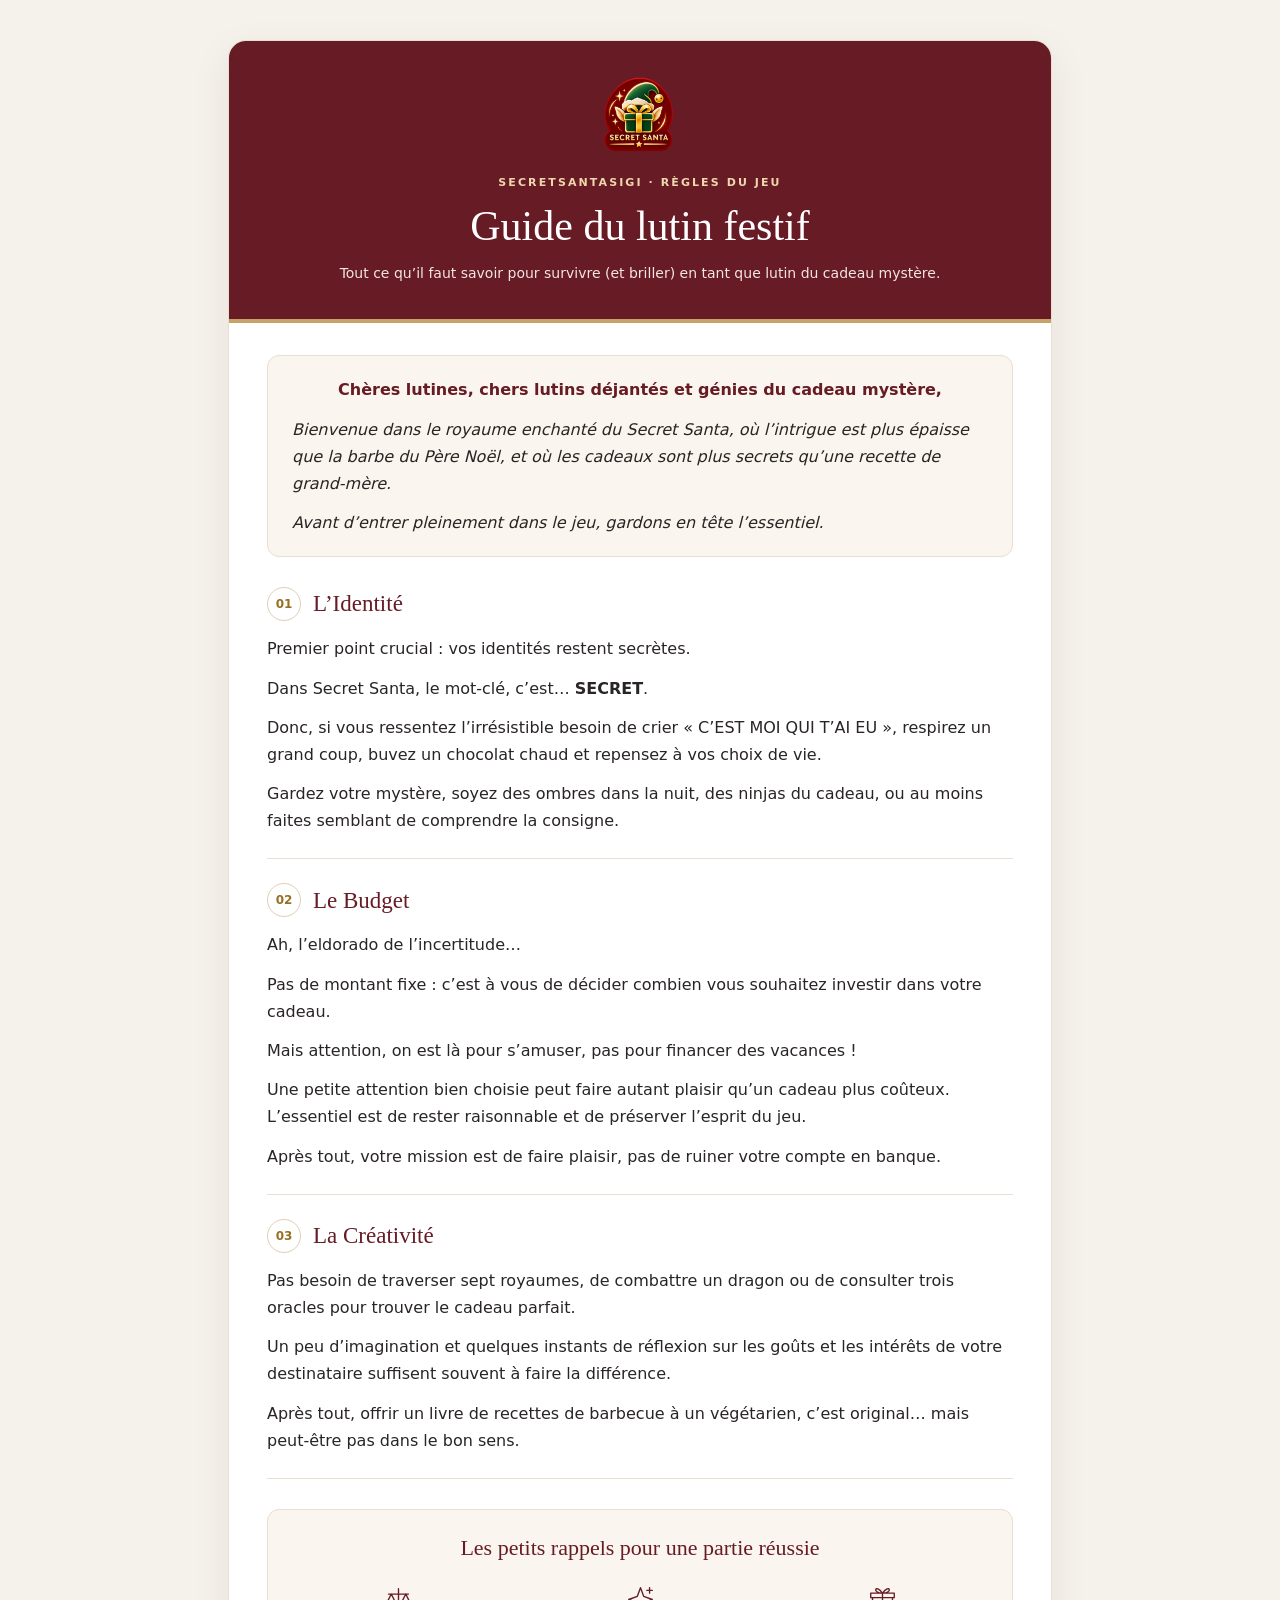
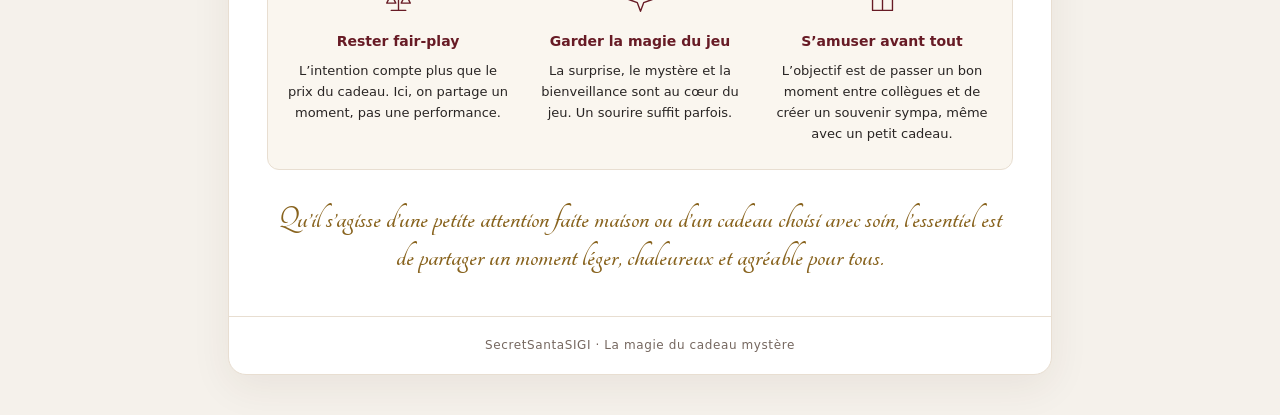
==== reglement/index.html @ 084ed658 "Create index.html" ====
<!doctype html>
<html lang="fr">
  <head>
    <meta charset="utf-8">
    <meta name="viewport" content="width=device-width, initial-scale=1">
    <meta name="description" content="Le guide du lutin festif : les règles du SecretSantaSIGI.">
    <title>Guide du lutin festif | SecretSantaSIGI</title>
    <link rel="icon" href="https://secretsantasigi.github.io/images/Deep%20Red%20Secret%20Santa%20Badge.png">
    <link rel="preconnect" href="https://fonts.googleapis.com">
    <link rel="preconnect" href="https://fonts.gstatic.com" crossorigin>
    <link href="https://fonts.googleapis.com/css2?family=Tangerine:wght@700&display=swap" rel="stylesheet">
    <style>
      :root {
        --red: #671b25;
        --gold: #967025;
        --cream: #f5f1eb;
        --ink: #292524;
        --line: #e8ded1
      }

      * {
        box-sizing: border-box
      }

      body {
        margin: 0;
        background: var(--cream);
        color: var(--ink);
        font: 16px/1.7 system-ui, -apple-system, BlinkMacSystemFont, 'Segoe UI', sans-serif
      }

      .wrapper {
        max-width: 860px;
        margin: 40px auto;
        padding: 0 18px
      }

      .card {
        background: white;
        border-radius: 18px;
        overflow: hidden;
        box-shadow: 0 12px 40px #492b2012;
        border: 1px solid var(--line)
      }

      header {
        background: var(--red);
        color: white;
        text-align: center;
        padding: 32px 24px 34px;
        border-bottom: 4px solid #c7a36a
      }

      header img {
        width: 92px;
        height: auto;
        display: block;
        margin: 0 auto 12px
      }

      .eyebrow {
        font-size: 11px;
        letter-spacing: .19em;
        text-transform: uppercase;
        color: #f0d7ae;
        font-weight: 700
      }

      h1 {
        font-family: Georgia, serif;
        font-size: clamp(29px, 5vw, 42px);
        line-height: 1.2;
        margin: 9px 0 10px;
        font-weight: normal
      }

      header p {
        margin: 0;
        color: #f5e5e0;
        font-size: 14px
      }

      .content {
        padding: 32px 38px
      }

      .intro {
        background: #faf6ef;
        border: 1px solid var(--line);
        border-radius: 12px;
        padding: 20px 24px;
        margin-bottom: 30px
      }

      .intro p:first-child {
        text-align: center;
        font-weight: 650;
        color: var(--red)
      }

      p {
        margin: 0 0 12px
      }

      .intro p:last-child,
      .rule p:last-child {
        margin-bottom: 0
      }

      .rule {
        padding: 24px 0;
        border-bottom: 1px solid var(--line)
      }

      .rule:first-of-type {
        padding-top: 0
      }

      .rule h2 {
        display: flex;
        align-items: center;
        gap: 12px;
        color: var(--red);
        font-family: Georgia, serif;
        font-size: 23px;
        font-weight: normal;
        line-height: 1.3;
        margin: 0 0 14px
      }

      .number {
        font: 700 12px/1 system-ui, sans-serif;
        color: var(--gold);
        border: 1px solid #dfcfb4;
        border-radius: 50%;
        width: 34px;
        height: 34px;
        display: inline-flex;
        align-items: center;
        justify-content: center;
        flex-shrink: 0
      }

      .summary {
        margin-top: 30px;
        background: #faf6ef;
        border: 1px solid var(--line);
        border-radius: 12px;
        padding: 24px 18px
      }

      .summary h2 {
        text-align: center;
        font: normal 22px/1.3 Georgia, serif;
        color: var(--red);
        margin: 0 0 22px
      }

      .grid {
        display: grid;
        grid-template-columns: repeat(3, minmax(0, 1fr));
        gap: 18px;
        text-align: center
      }

      .item svg {
        width: 29px;
        height: 29px;
        stroke: var(--red);
        fill: none;
        stroke-width: 1.5;
        stroke-linecap: round;
        stroke-linejoin: round
      }

      .item h3 {
        font-size: 14px;
        color: var(--red);
        margin: 8px 0
      }

      .item p {
        font-size: 13px;
        line-height: 1.6;
        margin: 0
      }

      .final-line {
        text-align: center;
        color: #88631e;
        font-family: Tangerine, Georgia, serif;
        font-weight: 700;
        font-size: 32px;
        line-height: 1.2;
        margin: 30px 0 8px
      }

      footer {
        text-align: center;
        color: #75675f;
        font-size: 12px;
        border-top: 1px solid var(--line);
        padding: 18px;
        letter-spacing: .05em
      }

      @media(max-width:600px) {
        .wrapper {
          margin: 14px auto;
          padding: 0 10px
        }

        .content {
          padding: 24px 19px
        }

        header {
          padding: 25px 15px
        }

        .intro {
          padding: 17px
        }

        .grid {
          grid-template-columns: 1fr;
          gap: 20px
        }

        .item+.item {
          border-top: 1px solid var(--line);
          padding-top: 18px
        }

        .final-line {
          font-size: 30px
        }
      }

      @media print {
        body {
          background: white
        }

        .wrapper {
          margin: 0;
          max-width: none
        }

        .card {
          box-shadow: none
        }

        .rule,
        .summary {
          break-inside: avoid
        }
      }
    </style>
  </head>
  <body>
    <div class="wrapper">
      <main class="card">
        <header><img src="https://secretsantasigi.github.io/images/Deep%20Red%20Secret%20Santa%20Badge.png" alt="SecretSantaSIGI">
          <div class="eyebrow">SecretSantaSIGI · Règles du jeu</div>
          <h1>Guide du lutin festif</h1>
          <p>Tout ce qu’il faut savoir pour survivre (et briller) en tant que lutin du cadeau mystère.</p>
        </header>
        <div class="content">
          <div class="intro">
            <p>Chères lutines, chers lutins déjantés et génies du cadeau mystère,</p>
            <p><em>Bienvenue dans le royaume enchanté du Secret Santa, où l’intrigue est plus épaisse que la barbe du Père Noël, et où les cadeaux sont plus secrets qu’une recette de grand-mère.</em></p>
            <p><em>Avant d’entrer pleinement dans le jeu, gardons en tête l’essentiel.</em></p>
          </div>
          <section class="rule">
            <h2><span class="number" aria-hidden="true">01</span>L’Identité</h2>
            <p>Premier point crucial : vos identités restent secrètes.</p>
            <p>Dans Secret Santa, le mot-clé, c’est… <strong>SECRET</strong>.</p>
            <p>Donc, si vous ressentez l’irrésistible besoin de crier « C’EST MOI QUI T’AI EU », respirez un grand coup, buvez un chocolat chaud et repensez à vos choix de vie.</p>
            <p>Gardez votre mystère, soyez des ombres dans la nuit, des ninjas du cadeau, ou au moins faites semblant de comprendre la consigne.</p>
          </section>
          <section class="rule">
            <h2><span class="number" aria-hidden="true">02</span>Le Budget</h2>
            <p>Ah, l’eldorado de l’incertitude…</p>
            <p>Pas de montant fixe : c’est à vous de décider combien vous souhaitez investir dans votre cadeau.</p>
            <p>Mais attention, on est là pour s’amuser, pas pour financer des vacances !</p>
            <p>Une petite attention bien choisie peut faire autant plaisir qu’un cadeau plus coûteux. L’essentiel est de rester raisonnable et de préserver l’esprit du jeu.</p>
            <p>Après tout, votre mission est de faire plaisir, pas de ruiner votre compte en banque.</p>
          </section>
          <section class="rule">
            <h2><span class="number" aria-hidden="true">03</span>La Créativité</h2>
            <p>Pas besoin de traverser sept royaumes, de combattre un dragon ou de consulter trois oracles pour trouver le cadeau parfait.</p>
            <p>Un peu d’imagination et quelques instants de réflexion sur les goûts et les intérêts de votre destinataire suffisent souvent à faire la différence.</p>
            <p>Après tout, offrir un livre de recettes de barbecue à un végétarien, c’est original… mais peut-être pas dans le bon sens.</p>
          </section>
          <section class="summary">
            <h2>Les petits rappels pour une partie réussie</h2>
            <div class="grid">
              <div class="item"><svg viewBox="0 0 32 32" aria-hidden="true">
                  <path d="M16 4v24M8 28h16M5 10h22M8 10l-5 10h10L8 10zm16 0-5 10h10l-5-10z" />
                </svg>
                <h3>Rester fair-play</h3>
                <p>L’intention compte plus que le prix du cadeau. Ici, on partage un moment, pas une performance.</p>
              </div>
              <div class="item"><svg viewBox="0 0 32 32" aria-hidden="true">
                  <path d="M16 3l3.5 9.5L29 16l-9.5 3.5L16 29l-3.5-9.5L3 16l9.5-3.5L16 3zM26 3v6M23 6h6" />
                </svg>
                <h3>Garder la magie du jeu</h3>
                <p>La surprise, le mystère et la bienveillance sont au cœur du jeu. Un sourire suffit parfois.</p>
              </div>
              <div class="item"><svg viewBox="0 0 32 32" aria-hidden="true">
                  <path d="M5 14h22v14H5zM3 9h26v5H3zM16 9v19M16 9C4 9 8-2 16 9zm0 0C28 9 24-2 16 9z" />
                </svg>
                <h3>S’amuser avant tout</h3>
                <p>L’objectif est de passer un bon moment entre collègues et de créer un souvenir sympa, même avec un petit cadeau.</p>
              </div>
            </div>
          </section>
          <p class="final-line">Qu’il s’agisse d’une petite attention faite maison ou d’un cadeau choisi avec soin, l’essentiel est de partager un moment léger, chaleureux et agréable pour tous.</p>
        </div>
        <footer>SecretSantaSIGI · La magie du cadeau mystère</footer>
      </main>
    </div>
  </body>
</html>
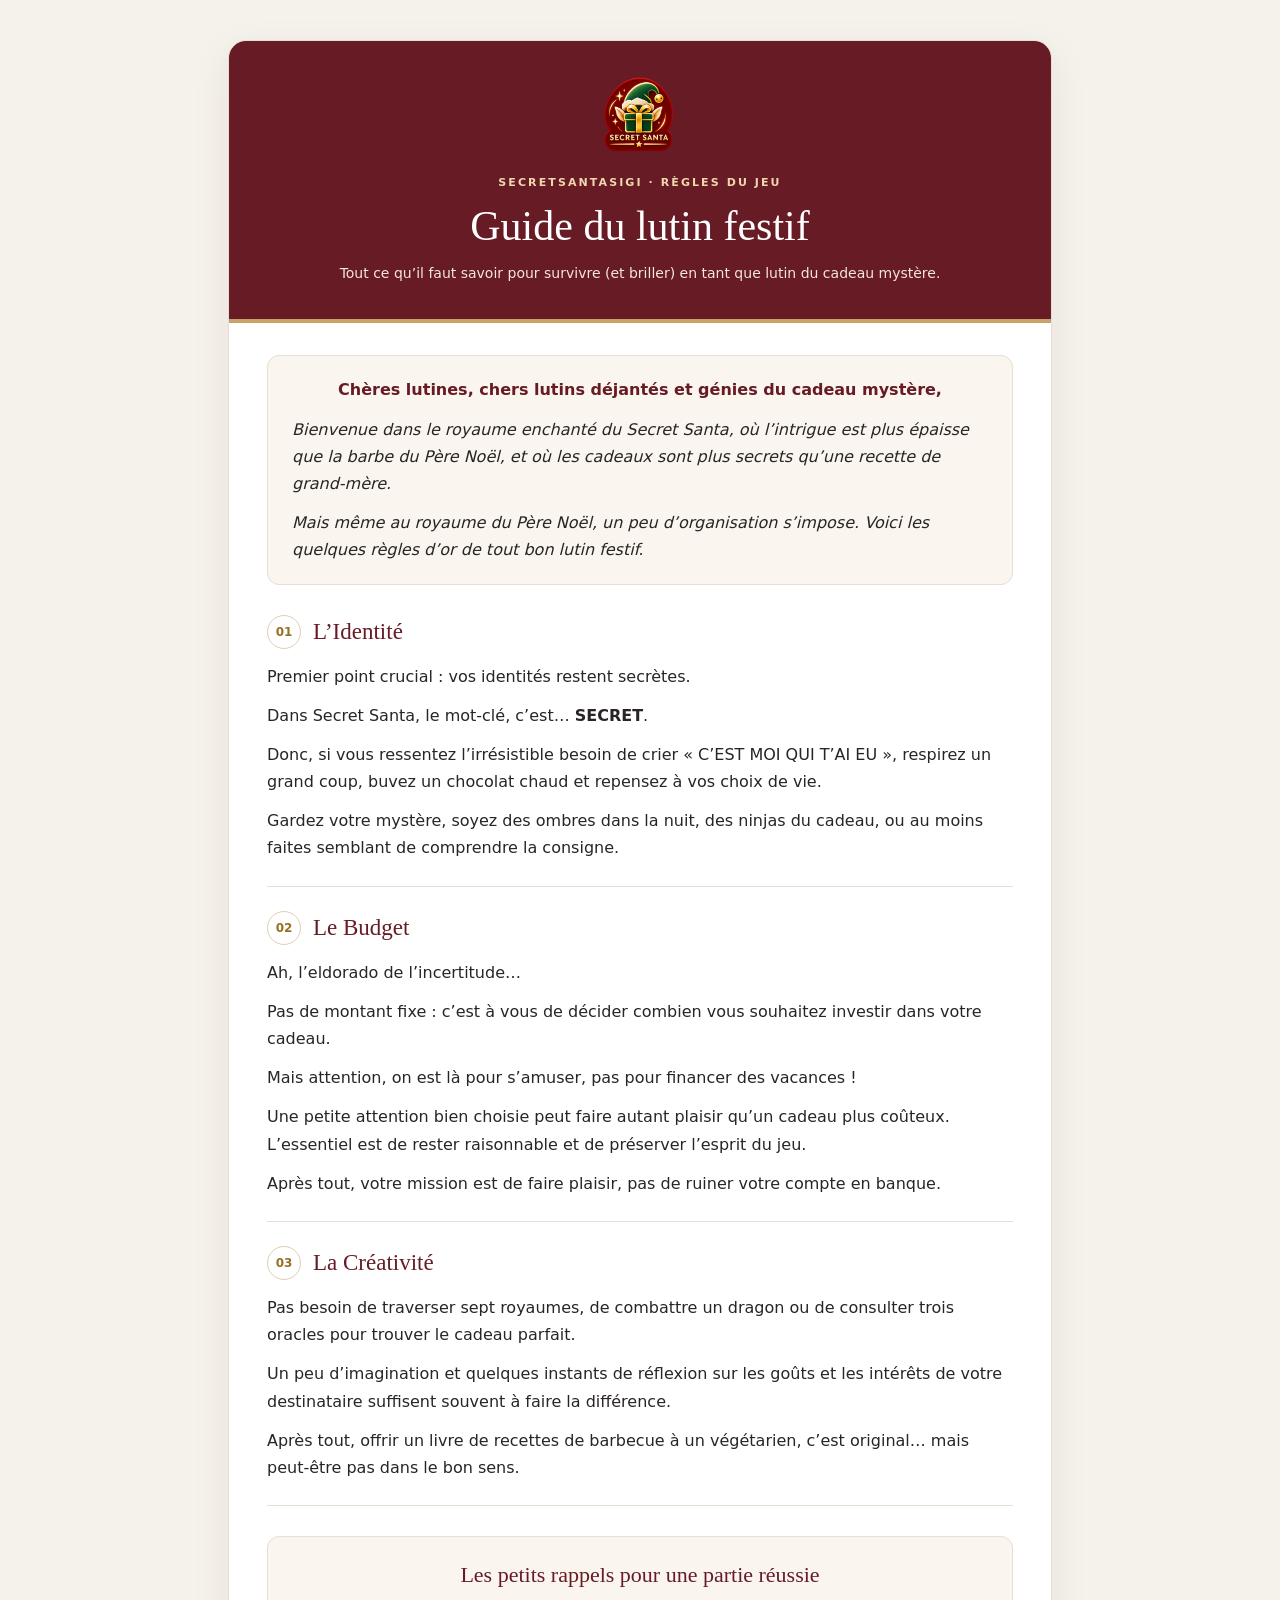
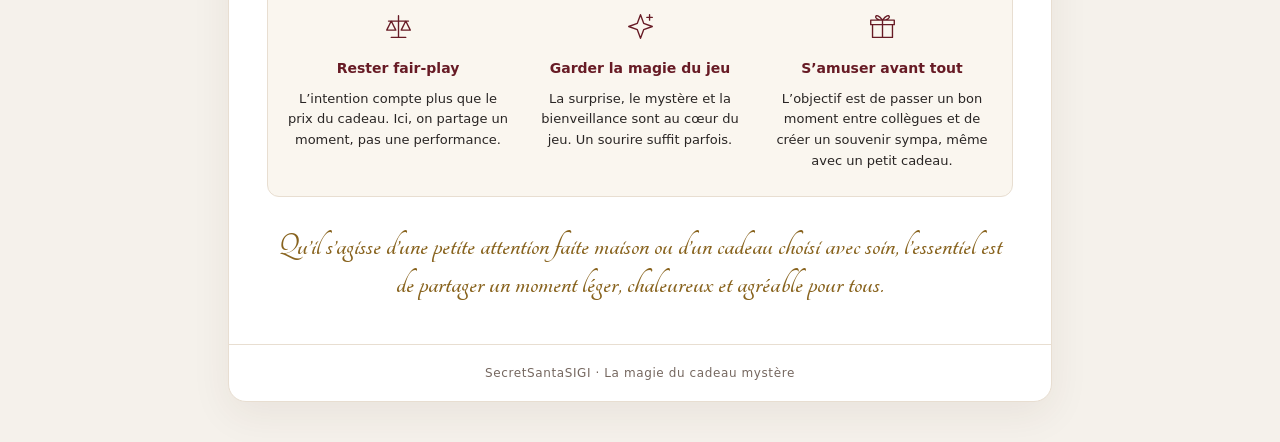
==== commit a7ea340b: "Update index.html" ====
--- a/reglement/index.html
+++ b/reglement/index.html
@@ -270,7 +270,7 @@
           <div class="intro">
             <p>Chères lutines, chers lutins déjantés et génies du cadeau mystère,</p>
             <p><em>Bienvenue dans le royaume enchanté du Secret Santa, où l’intrigue est plus épaisse que la barbe du Père Noël, et où les cadeaux sont plus secrets qu’une recette de grand-mère.</em></p>
-            <p><em>Avant d’entrer pleinement dans le jeu, gardons en tête l’essentiel.</em></p>
+            <p><em>Mais même au royaume du Père Noël, un peu d’organisation s’impose. Voici les quelques règles d’or de tout bon lutin festif.</em></p>
           </div>
           <section class="rule">
             <h2><span class="number" aria-hidden="true">01</span>L’Identité</h2>
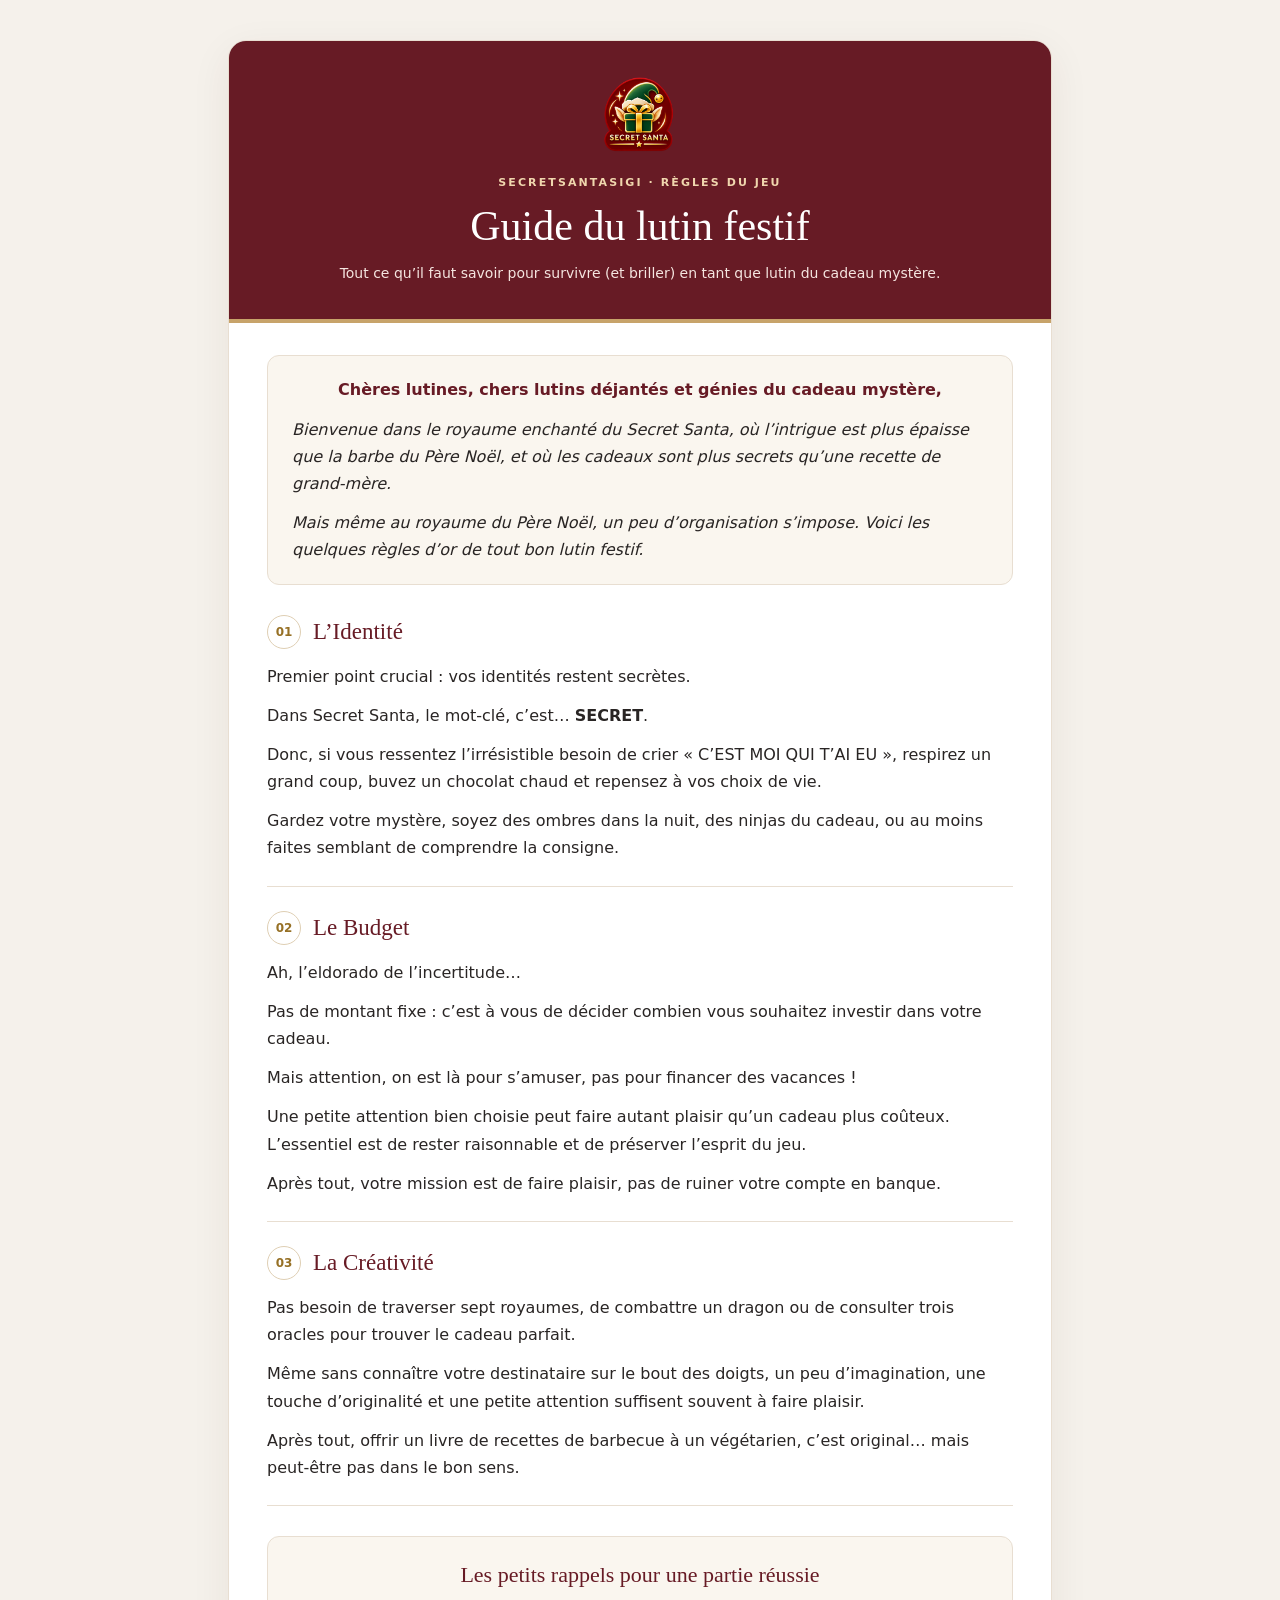
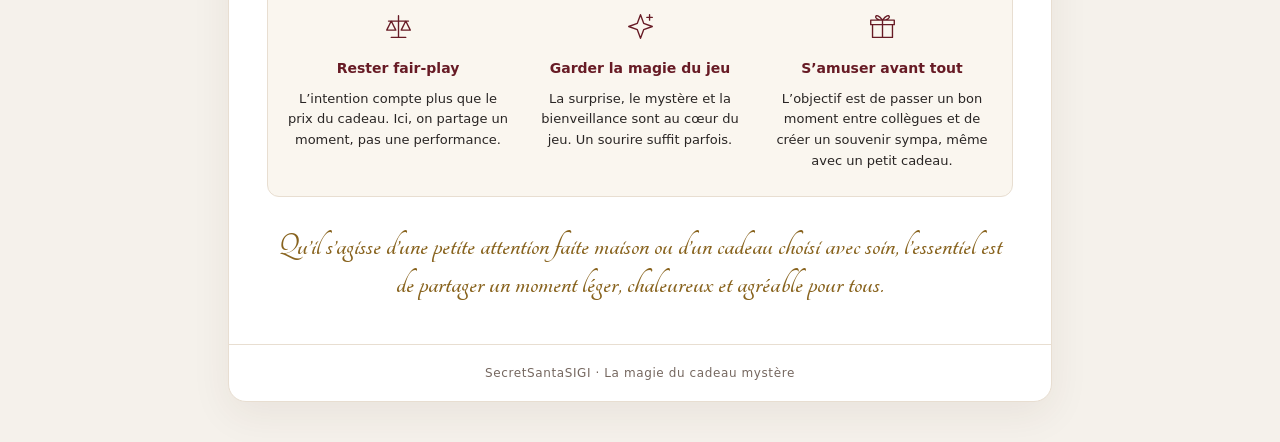
==== commit ec51c9b7: "Update index.html" ====
--- a/reglement/index.html
+++ b/reglement/index.html
@@ -290,7 +290,7 @@
           <section class="rule">
             <h2><span class="number" aria-hidden="true">03</span>La Créativité</h2>
             <p>Pas besoin de traverser sept royaumes, de combattre un dragon ou de consulter trois oracles pour trouver le cadeau parfait.</p>
-            <p>Un peu d’imagination et quelques instants de réflexion sur les goûts et les intérêts de votre destinataire suffisent souvent à faire la différence.</p>
+            <p>Même sans connaître votre destinataire sur le bout des doigts, un peu d’imagination, une touche d’originalité et une petite attention suffisent souvent à faire plaisir.</p>
             <p>Après tout, offrir un livre de recettes de barbecue à un végétarien, c’est original… mais peut-être pas dans le bon sens.</p>
           </section>
           <section class="summary">
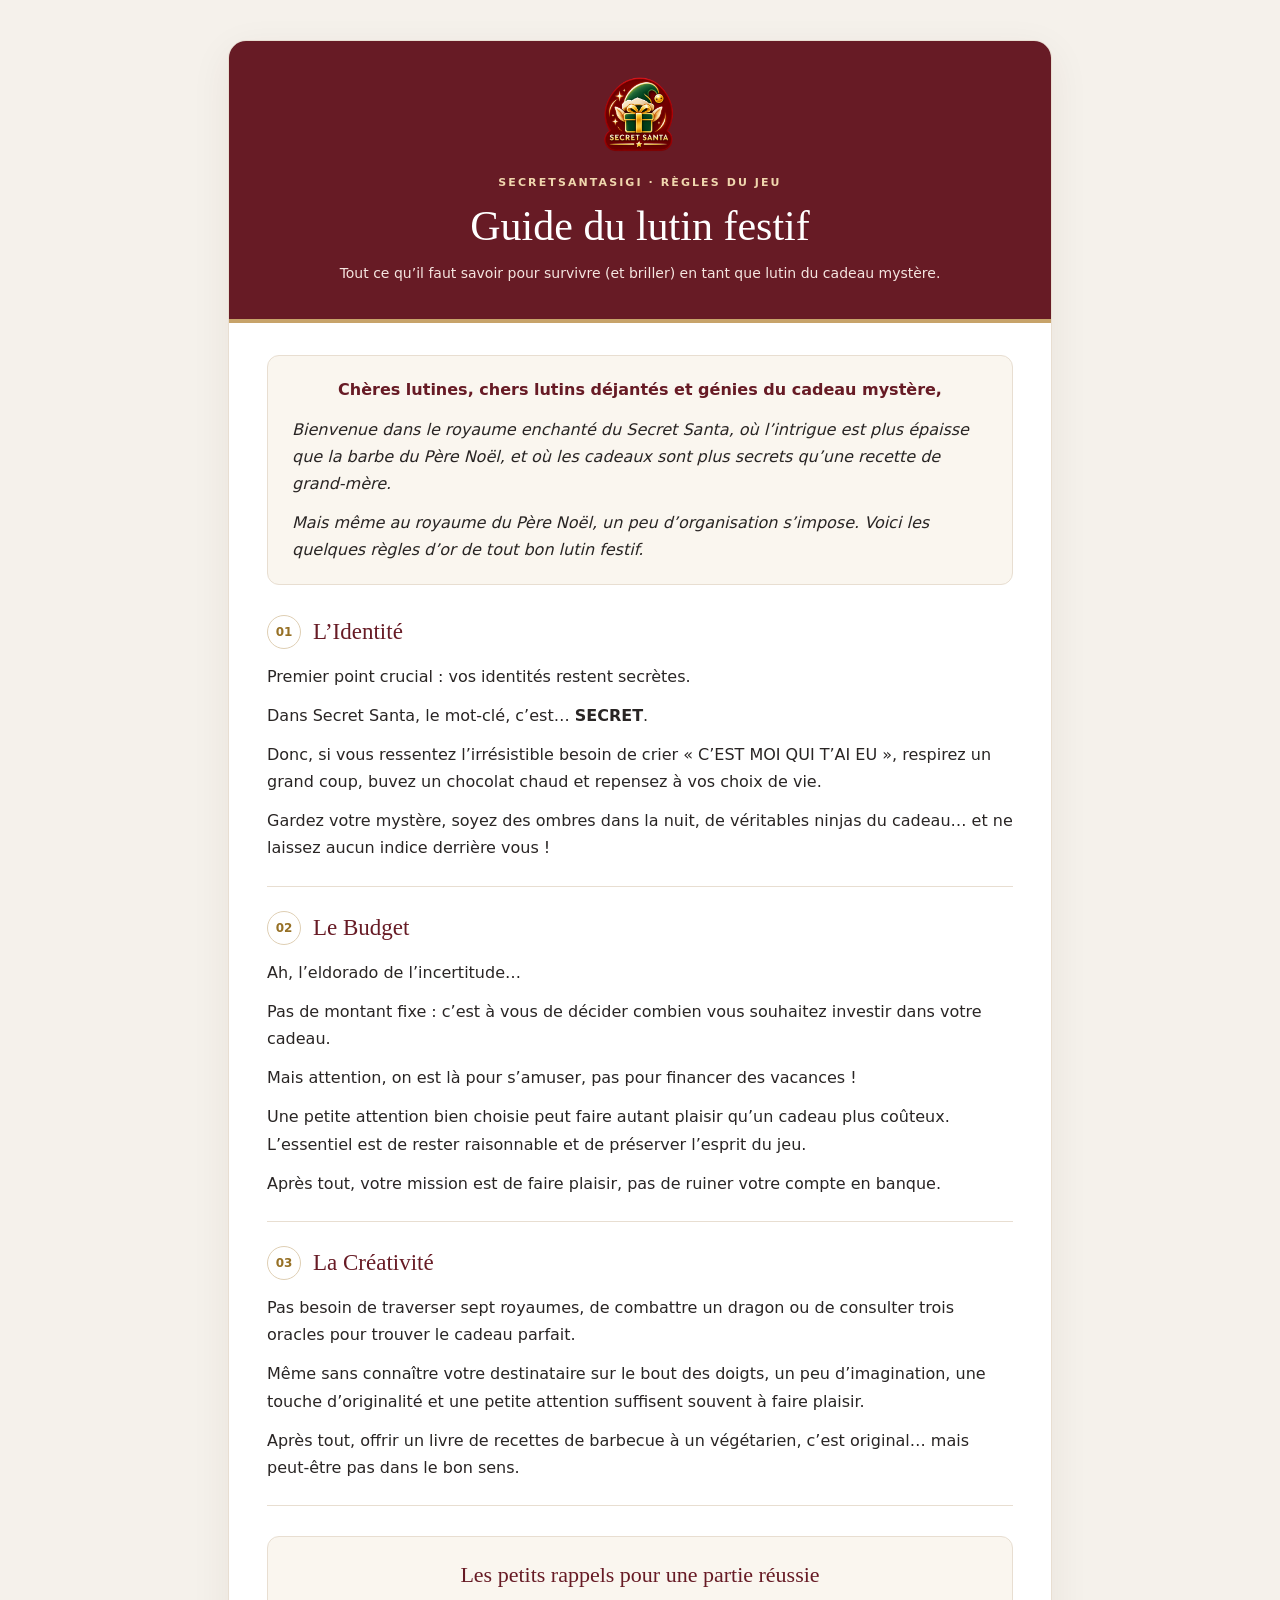
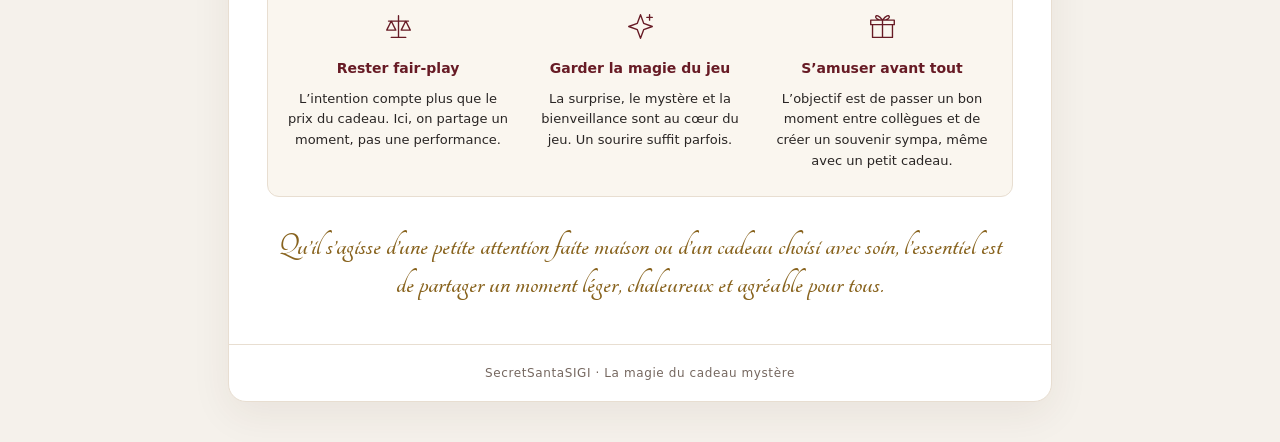
==== commit fbbc27a8: "Update index.html" ====
--- a/reglement/index.html
+++ b/reglement/index.html
@@ -277,7 +277,7 @@
             <p>Premier point crucial : vos identités restent secrètes.</p>
             <p>Dans Secret Santa, le mot-clé, c’est… <strong>SECRET</strong>.</p>
             <p>Donc, si vous ressentez l’irrésistible besoin de crier « C’EST MOI QUI T’AI EU », respirez un grand coup, buvez un chocolat chaud et repensez à vos choix de vie.</p>
-            <p>Gardez votre mystère, soyez des ombres dans la nuit, des ninjas du cadeau, ou au moins faites semblant de comprendre la consigne.</p>
+            <p>Gardez votre mystère, soyez des ombres dans la nuit, de véritables ninjas du cadeau… et ne laissez aucun indice derrière vous !</p>
           </section>
           <section class="rule">
             <h2><span class="number" aria-hidden="true">02</span>Le Budget</h2>
